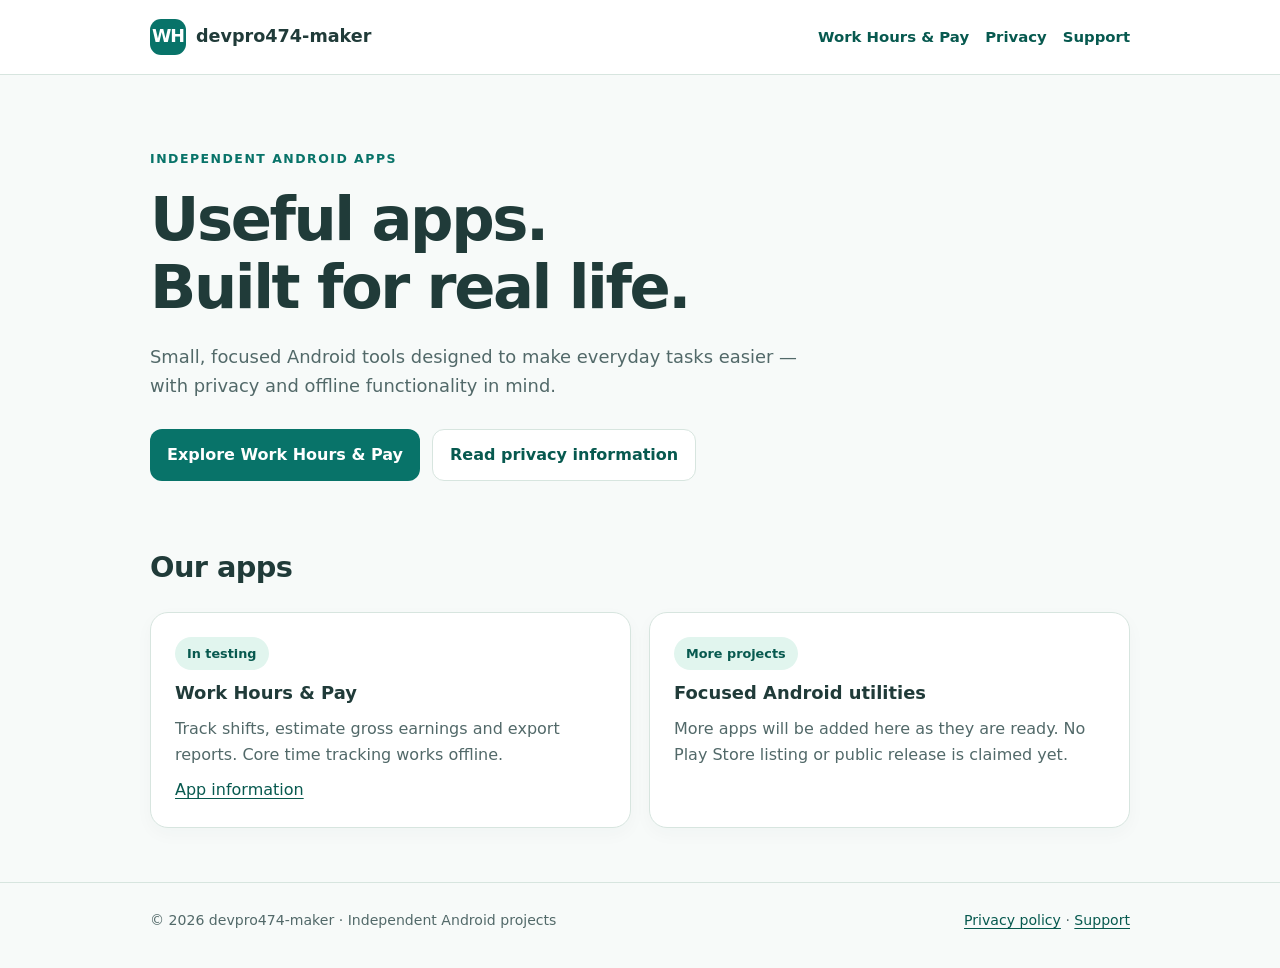
==== index.html @ 54aebeac "Publish static Android developer website and Work Hours & Pay privacy/support pages" ====
<!doctype html>
<html lang="en"><head><meta charset="utf-8"><meta name="viewport" content="width=device-width, initial-scale=1">
<meta name="robots" content="index,follow"><meta name="theme-color" content="#087369"><meta name="description" content="Developer site for Work Hours & Pay and future Android applications.">
<title>Android apps | devpro474-maker</title><link rel="stylesheet" href="assets/site.css"></head>
<body><a class="skip" href="#main">Skip to content</a>
<header><nav class="container" aria-label="Main navigation"><a class="brand" href="index.html"><span class="logo" aria-hidden="true">WH</span>devpro474-maker</a>
<div class="links"><a href="work-hours-pay/">Work Hours &amp; Pay</a><a href="work-hours-pay/privacy-policy/">Privacy</a><a href="work-hours-pay/support/">Support</a></div></nav></header>
<main id="main"><section class="hero container"><span class="eyebrow">Independent Android apps</span><h1>Useful apps.<br>Built for real life.</h1>
<p class="lead">Small, focused Android tools designed to make everyday tasks easier — with privacy and offline functionality in mind.</p>
<div class="actions"><a class="btn" href="work-hours-pay/">Explore Work Hours &amp; Pay</a><a class="btn ghost" href="work-hours-pay/privacy-policy/">Read privacy information</a></div></section>
<section class="container"><h2>Our apps</h2><div class="grid"><article class="card"><span class="tag">In testing</span><h3>Work Hours &amp; Pay</h3>
<p>Track shifts, estimate gross earnings and export reports. Core time tracking works offline.</p><p><a href="work-hours-pay/">App information</a></p></article>
<article class="card"><span class="tag">More projects</span><h3>Focused Android utilities</h3>
<p>More apps will be added here as they are ready. No Play Store listing or public release is claimed yet.</p></article></div></section></main><footer class="footer"><div class="container"><span>© 2026 devpro474-maker · Independent Android projects</span>
<span><a href="work-hours-pay/privacy-policy/">Privacy policy</a> · <a href="work-hours-pay/support/">Support</a></span></div></footer></body></html>
---- assets/site.css ----
:root{color-scheme:light;--teal:#087369;--teal-dark:#07594f;--ink:#203b39;--muted:#526969;--bg:#f7faf9;--card:#fff;--line:#d7e5df;--accent:#e1f5ee;font-family:system-ui,-apple-system,"Segoe UI",Roboto,Arial,sans-serif}
*{box-sizing:border-box}html{scroll-behavior:smooth}body{margin:0;background:var(--bg);color:var(--ink);line-height:1.65}
a{color:var(--teal-dark);text-underline-offset:3px}a:hover{color:#084c46}a:focus-visible{outline:3px solid var(--teal);outline-offset:4px;border-radius:3px}
.container{width:min(100% - 36px,980px);margin:auto}.skip{position:absolute;top:-90px;left:8px;background:#fff;padding:10px;z-index:99}.skip:focus{top:8px}
header{border-bottom:1px solid var(--line);background:#fff}nav{display:flex;align-items:center;justify-content:space-between;gap:14px;min-height:74px;flex-wrap:wrap}nav .brand{display:inline-flex;align-items:center;gap:10px;font-size:1.1rem;font-weight:800;text-decoration:none;color:var(--ink)}.logo{display:inline-grid;place-items:center;width:36px;height:36px;border-radius:11px;background:var(--teal);color:#fff;font-weight:850;letter-spacing:-1px}
nav .links{display:flex;gap:16px;flex-wrap:wrap;font-size:.93rem}nav .links a{text-decoration:none;font-weight:650}.hero{padding:70px 0 44px}.eyebrow{text-transform:uppercase;letter-spacing:.12em;font-weight:800;font-size:.78rem;color:var(--teal)}h1{font-size:clamp(2.1rem,6vw,3.8rem);letter-spacing:-.04em;line-height:1.12;margin:14px 0 20px}h2{font-size:clamp(1.36rem,3vw,1.8rem);line-height:1.3;letter-spacing:-.02em}h3{font-size:1.12rem;margin:8px 0}.lead{font-size:1.12rem;max-width:670px;color:var(--muted)}.tag{display:inline-block;background:var(--accent);color:var(--teal-dark);padding:6px 12px;border-radius:99px;font-size:.8rem;font-weight:700}.btn{display:inline-flex;align-items:center;gap:8px;border-radius:12px;padding:12px 17px;font-weight:750;text-decoration:none;background:var(--teal);color:white}.btn:hover{background:var(--teal-dark);color:#fff}.btn.ghost{background:white;color:var(--teal-dark);border:1px solid var(--line)}.actions{display:flex;gap:12px;flex-wrap:wrap;margin-top:28px}
.grid{display:grid;grid-template-columns:repeat(auto-fit,minmax(245px,1fr));gap:18px;margin:26px 0 54px}.card{padding:24px;border:1px solid var(--line);border-radius:18px;background:var(--card);box-shadow:0 6px 18px #194f3f08}.card p{color:var(--muted);margin:8px 0 0}.notice{background:#e8f5ee;padding:20px 22px;border-left:4px solid var(--teal);border-radius:8px;margin:24px 0}.notice.warning{background:#fff7e6;border-color:#b16f1d}
.prose{max-width:780px;padding:35px 0 70px}.prose h1{font-size:clamp(2rem,5vw,2.8rem)}.prose h2{margin-top:36px}.prose ul{padding-left:1.3rem}.prose li{margin-bottom:7px}.meta{color:var(--muted);font-size:.9rem}.footer{padding:26px 0 36px;border-top:1px solid var(--line);font-size:.88rem;color:var(--muted)}.footer .container{display:flex;align-items:flex-start;justify-content:space-between;gap:10px;flex-wrap:wrap}
@media(max-width:620px){.hero{padding:45px 0 28px}.container{width:min(100% - 28px,980px)}nav{padding:12px 0;align-items:flex-start}nav .links{gap:12px}.grid{grid-template-columns:1fr}.prose{padding-top:24px}}
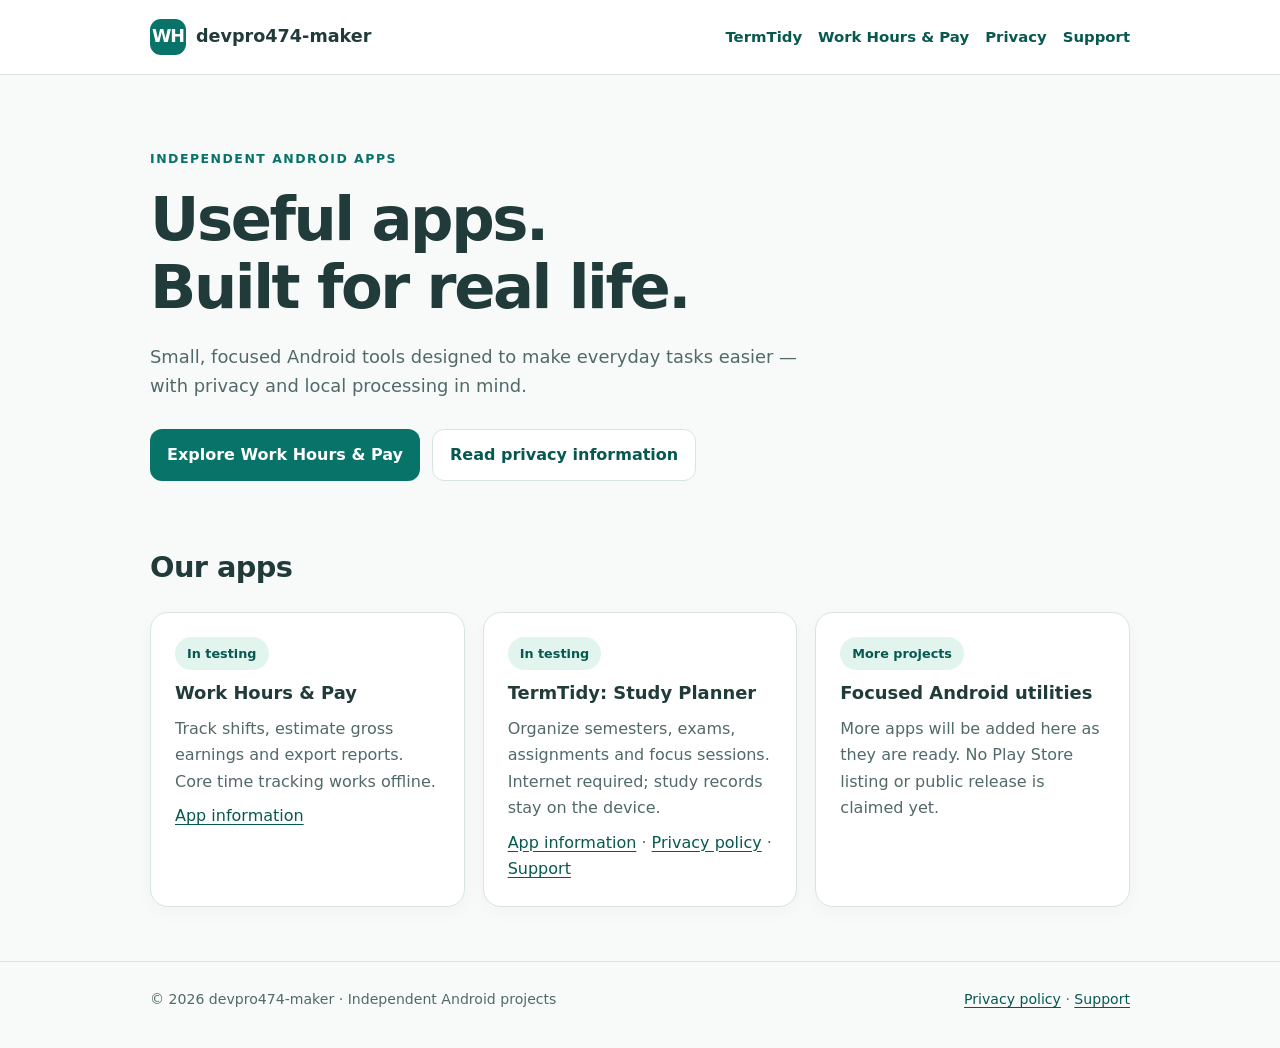
==== commit d9f6e372: "Publish TermTidy privacy policy, support and app information" ====
--- a/index.html
+++ b/index.html
@@ -1,15 +1,16 @@
 <!doctype html>
 <html lang="en"><head><meta charset="utf-8"><meta name="viewport" content="width=device-width, initial-scale=1">
-<meta name="robots" content="index,follow"><meta name="theme-color" content="#087369"><meta name="description" content="Developer site for Work Hours & Pay and future Android applications.">
+<meta name="robots" content="index,follow"><meta name="theme-color" content="#087369"><meta name="description" content="Developer site for Work Hours & Pay and TermTidy: Study Planner.">
 <title>Android apps | devpro474-maker</title><link rel="stylesheet" href="assets/site.css"></head>
 <body><a class="skip" href="#main">Skip to content</a>
 <header><nav class="container" aria-label="Main navigation"><a class="brand" href="index.html"><span class="logo" aria-hidden="true">WH</span>devpro474-maker</a>
-<div class="links"><a href="work-hours-pay/">Work Hours &amp; Pay</a><a href="work-hours-pay/privacy-policy/">Privacy</a><a href="work-hours-pay/support/">Support</a></div></nav></header>
+<div class="links"><a href="termtidy/">TermTidy</a><a href="work-hours-pay/">Work Hours &amp; Pay</a><a href="work-hours-pay/privacy-policy/">Privacy</a><a href="work-hours-pay/support/">Support</a></div></nav></header>
 <main id="main"><section class="hero container"><span class="eyebrow">Independent Android apps</span><h1>Useful apps.<br>Built for real life.</h1>
-<p class="lead">Small, focused Android tools designed to make everyday tasks easier — with privacy and offline functionality in mind.</p>
+<p class="lead">Small, focused Android tools designed to make everyday tasks easier — with privacy and local processing in mind.</p>
 <div class="actions"><a class="btn" href="work-hours-pay/">Explore Work Hours &amp; Pay</a><a class="btn ghost" href="work-hours-pay/privacy-policy/">Read privacy information</a></div></section>
 <section class="container"><h2>Our apps</h2><div class="grid"><article class="card"><span class="tag">In testing</span><h3>Work Hours &amp; Pay</h3>
 <p>Track shifts, estimate gross earnings and export reports. Core time tracking works offline.</p><p><a href="work-hours-pay/">App information</a></p></article>
+<article class="card"><span class="tag">In testing</span><h3>TermTidy: Study Planner</h3><p>Organize semesters, exams, assignments and focus sessions. Internet required; study records stay on the device.</p><p><a href="termtidy/">App information</a> · <a href="termtidy/privacy-policy/">Privacy policy</a> · <a href="termtidy/support/">Support</a></p></article>
 <article class="card"><span class="tag">More projects</span><h3>Focused Android utilities</h3>
 <p>More apps will be added here as they are ready. No Play Store listing or public release is claimed yet.</p></article></div></section></main><footer class="footer"><div class="container"><span>© 2026 devpro474-maker · Independent Android projects</span>
 <span><a href="work-hours-pay/privacy-policy/">Privacy policy</a> · <a href="work-hours-pay/support/">Support</a></span></div></footer></body></html>
